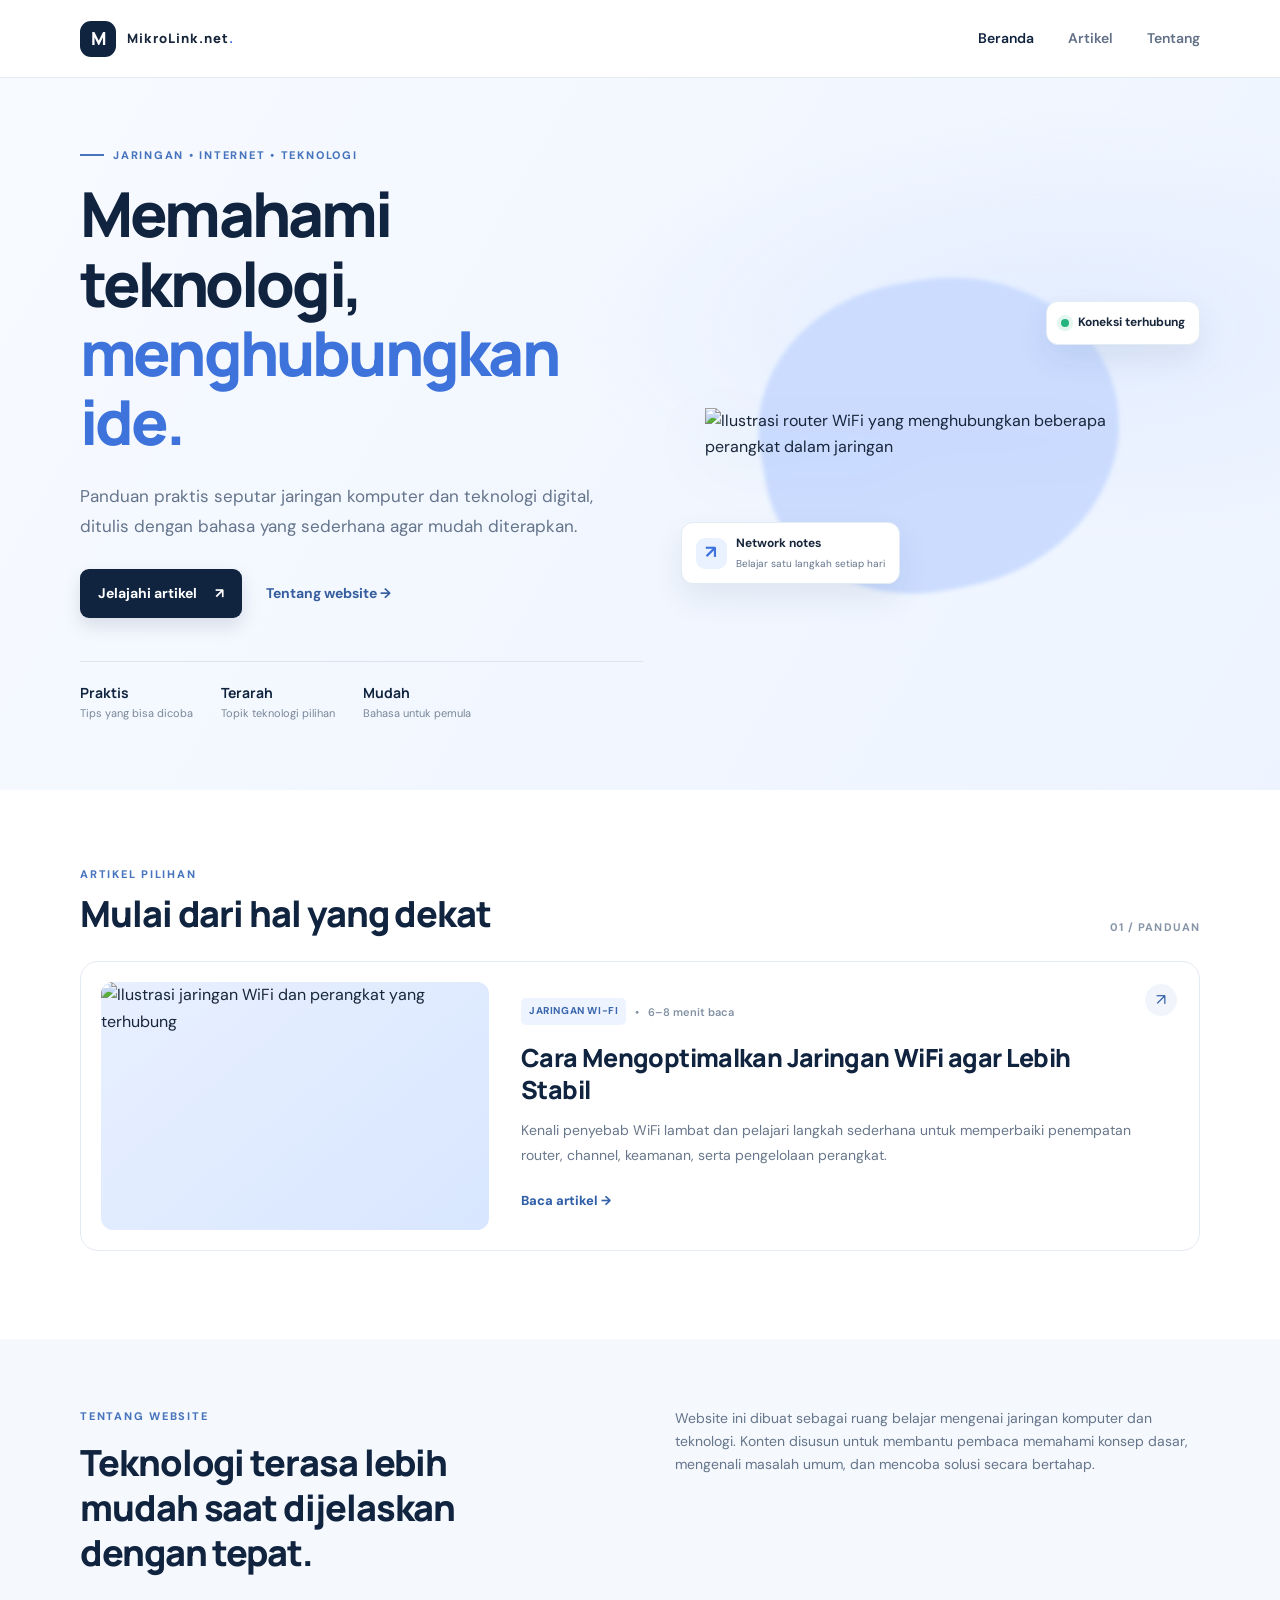
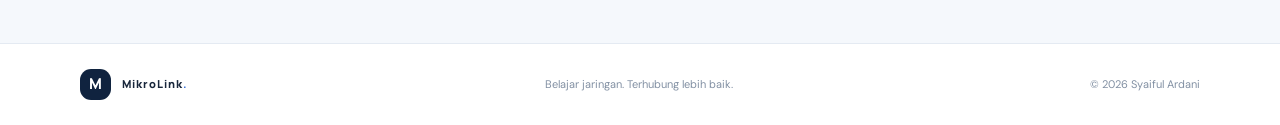
==== index.html @ da3e5ab7 "Add files via upload" ====
<!doctype html>
<html lang="id">
<head>
  <meta charset="utf-8">
  <meta name="viewport" content="width=device-width, initial-scale=1">
  <title>MikroLink.net | Jaringan Komputer & Teknologi</title>
  <meta name="description" content="Temukan panduan jaringan komputer, WiFi, internet, dan teknologi yang praktis, mudah dipahami, serta relevan untuk pemula.">
  <meta name="keywords" content="jaringan komputer, teknologi, WiFi, internet, tips jaringan">
  <meta name="author" content="Syaiful Ardani">
  <meta name="theme-color" content="#10233f">
  <link rel="stylesheet" href="styles.css">
</head>
<body>
  <header class="site-header">
    <div class="container nav-wrap">
      <a class="brand" href="index.html" aria-label="Beranda">
        <span class="brand-mark">M</span>
        <span class="brand-name">MikroLink.net<span class="brand-dot">.</span></span>
      </a>
      <nav aria-label="Navigasi utama">
        <a class="active" href="index.html">Beranda</a>
        <a href="#artikel">Artikel</a>
        <a href="#tentang">Tentang</a>
      </nav>
    </div>
  </header>

  <main>
    <section class="hero">
      <div class="container hero-grid">
        <div class="hero-copy">
          <p class="eyebrow"><span class="eyebrow-line"></span> JARINGAN • INTERNET • TEKNOLOGI</p>
          <h1>Memahami teknologi, <span>menghubungkan ide.</span></h1>
          <p class="hero-text">Panduan praktis seputar jaringan komputer dan teknologi digital, ditulis dengan bahasa yang sederhana agar mudah diterapkan.</p>
          <div class="hero-actions">
            <a class="button button-primary" href="#artikel">Jelajahi artikel <span aria-hidden="true">↗</span></a>
            <a class="text-link" href="#tentang">Tentang website <span aria-hidden="true">→</span></a>
          </div>
          <div class="hero-stats">
            <div><strong>Praktis</strong><span>Tips yang bisa dicoba</span></div>
            <div><strong>Terarah</strong><span>Topik teknologi pilihan</span></div>
            <div><strong>Mudah</strong><span>Bahasa untuk pemula</span></div>
          </div>
        </div>
        <div class="hero-art">
          <div class="art-glow"></div>
          <img src="assets/wifi-network.svg" alt="Ilustrasi router WiFi yang menghubungkan beberapa perangkat dalam jaringan">
          <div class="floating-card card-top"><span class="status-dot"></span> Koneksi terhubung</div>
          <div class="floating-card card-bottom"><span class="mini-icon">↗</span><span><strong>Network notes</strong><small>Belajar satu langkah setiap hari</small></span></div>
        </div>
      </div>
    </section>

    <section class="container featured-section" id="artikel">
      <div class="section-heading">
        <div><p class="eyebrow">ARTIKEL PILIHAN</p><h2>Mulai dari hal yang dekat</h2></div>
        <span class="section-count">01 / PANDUAN</span>
      </div>
      <a class="article-card" href="artikel-wifi.html">
        <div class="article-image"><img src="assets/wifi-network.svg" alt="Ilustrasi jaringan WiFi dan perangkat yang terhubung"></div>
        <div class="article-content">
          <div class="article-meta"><span class="tag">JARINGAN WI-FI</span><span>•</span><span>6–8 menit baca</span></div>
          <h3>Cara Mengoptimalkan Jaringan WiFi agar Lebih Stabil</h3>
          <p>Kenali penyebab WiFi lambat dan pelajari langkah sederhana untuk memperbaiki penempatan router, channel, keamanan, serta pengelolaan perangkat.</p>
          <span class="read-link">Baca artikel <span aria-hidden="true">→</span></span>
        </div>
        <span class="article-arrow" aria-hidden="true">↗</span>
      </a>
    </section>

    <section class="about-band" id="tentang">
      <div class="container about-grid">
        <div><p class="eyebrow">TENTANG WEBSITE</p><h2>Teknologi terasa lebih mudah saat dijelaskan dengan tepat.</h2></div>
        <div><p>Website ini dibuat sebagai ruang belajar mengenai jaringan komputer dan teknologi. Konten disusun untuk membantu pembaca memahami konsep dasar, mengenali masalah umum, dan mencoba solusi secara bertahap.</p></div>
      </div>
    </section>
  </main>

  <footer class="site-footer">
    <div class="container footer-wrap"><a class="brand footer-brand" href="index.html"><span class="brand-mark">M</span><span class="brand-name">MikroLink<span class="brand-dot">.</span></span></a><p>Belajar jaringan. Terhubung lebih baik.</p><span>© 2026 Syaiful Ardani</span></div>
  </footer>
</body>
</html>
---- styles.css ----
@import url('https://fonts.googleapis.com/css2?family=DM+Sans:wght@400;500;600;700&family=Manrope:wght@400;500;600;700;800&display=swap');
:root{--navy:#10233f;--navy2:#1a365d;--blue:#3d73db;--ink:#18263b;--muted:#64748b;--pale:#f3f7fc;--line:#e4eaf2;--white:#fff;--mint:#a9e8d4}
*{box-sizing:border-box}html{scroll-behavior:smooth}body{margin:0;color:var(--ink);font-family:'DM Sans',Arial,sans-serif;line-height:1.65;background:#fff}a{color:inherit;text-decoration:none}.container{width:min(1120px,calc(100% - 44px));margin-inline:auto}.site-header{height:78px;border-bottom:1px solid var(--line);background:rgba(255,255,255,.96);display:flex;align-items:center;position:relative;z-index:2}.nav-wrap,.footer-wrap{display:flex;align-items:center;justify-content:space-between;gap:24px}.brand{display:inline-flex;align-items:center;gap:11px}.brand-mark{display:grid;place-items:center;width:36px;height:36px;border-radius:11px;background:var(--navy);color:white;font-family:Manrope,sans-serif;font-weight:800;font-size:18px}.brand-name{font-family:Manrope,sans-serif;font-weight:800;font-size:13px;letter-spacing:.09em}.brand-dot{color:var(--blue)}nav{display:flex;gap:34px;color:#617087;font-size:14px;font-weight:600}nav a:hover,nav a.active{color:var(--navy)}.hero{background:radial-gradient(ellipse at 83% 35%,#e3edff 0,transparent 33%),linear-gradient(120deg,#f7faff,#edf4ff);overflow:hidden}.hero-grid{min-height:550px;display:grid;grid-template-columns:1.04fr .96fr;align-items:center;gap:38px;padding-block:68px}.eyebrow{margin:0 0 15px;color:#4774bc;font-size:11px;font-weight:800;letter-spacing:.16em;display:flex;align-items:center;gap:9px}.eyebrow-line{width:24px;height:2px;background:#4774bc;display:inline-block}.hero h1{font:800 clamp(39px,5vw,62px)/1.12 Manrope,sans-serif;letter-spacing:-.045em;color:var(--navy);margin:0;max-width:600px}.hero h1 span{color:var(--blue)}.hero-text{font-size:17px;line-height:1.8;color:#64748b;max-width:520px;margin:24px 0 27px}.hero-actions{display:flex;align-items:center;gap:24px;flex-wrap:wrap}.button{display:inline-flex;align-items:center;gap:18px;padding:13px 18px;border-radius:9px;font-size:14px;font-weight:700}.button-primary{background:var(--navy);color:white;box-shadow:0 8px 18px #10233f20}.button-primary:hover{background:#1c3a64}.text-link{font-size:14px;font-weight:700;color:#365e9f}.hero-stats{display:flex;gap:28px;margin-top:43px;padding-top:21px;border-top:1px solid #dbe4f0}.hero-stats div{display:flex;flex-direction:column;gap:2px}.hero-stats strong{font:700 14px Manrope,sans-serif;color:var(--navy)}.hero-stats span{font-size:11px;color:#7a8799}.hero-art{min-height:350px;position:relative;display:grid;place-items:center}.hero-art img{position:relative;width:min(100%,470px);z-index:1;filter:drop-shadow(0 20px 28px #243c6420)}.art-glow{position:absolute;width:360px;height:310px;background:#cbdcff;border-radius:48% 52% 54% 46%;filter:blur(2px);transform:rotate(-10deg)}.floating-card{position:absolute;z-index:2;background:white;border:1px solid #e4ebf5;box-shadow:0 14px 32px #253d6017;border-radius:12px;padding:11px 14px;font-size:12px;font-weight:700;display:flex;align-items:center;gap:9px}.card-top{top:42px;right:0}.status-dot{width:8px;height:8px;border-radius:50%;background:#24b47e;box-shadow:0 0 0 4px #24b47e20}.card-bottom{left:0;bottom:25px}.card-bottom span strong,.card-bottom span small{display:block}.card-bottom small{font-size:10px;font-weight:400;color:var(--muted);margin-top:2px}.mini-icon{display:grid;place-items:center;width:31px;height:31px;border-radius:9px;background:#eaf1ff;color:var(--blue);font-size:18px}.featured-section{padding-block:75px 88px}.section-heading{display:flex;align-items:end;justify-content:space-between;margin-bottom:25px}.section-heading h2,.about-grid h2{font:800 clamp(27px,3vw,36px)/1.25 Manrope,sans-serif;letter-spacing:-.03em;margin:0;color:var(--navy)}.section-heading .eyebrow{margin-bottom:8px}.section-count{font-size:11px;font-weight:700;letter-spacing:.1em;color:#8794a8}.article-card{position:relative;display:grid;grid-template-columns:36% 1fr;gap:32px;padding:20px;border:1px solid var(--line);border-radius:18px;transition:transform .2s,box-shadow .2s;background:white}.article-card:hover{transform:translateY(-3px);box-shadow:0 18px 40px #132e5010}.article-image{min-height:245px;background:linear-gradient(140deg,#e8f0ff,#d8e6ff);border-radius:12px;display:grid;place-items:center;overflow:hidden}.article-image img{width:100%;height:100%;object-fit:contain}.article-content{align-self:center;padding:16px 42px 16px 0}.article-meta{display:flex;align-items:center;gap:9px;font-size:11px;color:#8290a3;font-weight:600}.tag{color:#3b68ad;background:#edf3ff;border-radius:5px;padding:5px 8px;font-size:10px;letter-spacing:.06em;font-weight:800}.article-content h3{font:800 25px/1.3 Manrope,sans-serif;letter-spacing:-.025em;color:var(--navy);margin:17px 0 11px}.article-content p{font-size:14px;color:#68778b;line-height:1.8;margin:0 0 19px}.read-link{font-size:13px;color:#315fa8;font-weight:800}.article-arrow{position:absolute;right:22px;top:22px;width:32px;height:32px;display:grid;place-items:center;border-radius:50%;background:#f1f5fb;color:#315fa8}.about-band{background:#f5f8fc;padding:68px 0}.about-grid{display:grid;grid-template-columns:1fr 1fr;gap:70px;align-items:start}.about-grid h2{max-width:460px}.about-grid>div:nth-child(2) p{margin:0 0 14px;color:#65758b;font-size:14px}.about-grid .about-note{font-size:12px;color:#8491a3}.site-footer{border-top:1px solid var(--line);padding:25px 0}.footer-wrap p,.footer-wrap>span{font-size:11px;color:#8290a3;margin:0}.footer-brand .brand-mark{width:31px;height:31px;font-size:15px}.footer-brand .brand-name{font-size:11px}
.article-page{padding:40px 0 85px}.article-layout{display:grid;grid-template-columns:minmax(0,760px) 270px;gap:55px;align-items:start}.back-link{display:inline-block;color:#5274a5;font-size:13px;font-weight:700;margin-bottom:25px}.article-body>.article-meta{margin-bottom:15px}.article-body h1{font:800 clamp(34px,4.3vw,49px)/1.18 Manrope,sans-serif;letter-spacing:-.04em;color:var(--navy);margin:0 0 20px}.article-lead{font-size:18px;line-height:1.85;color:#5e6f84;margin:0 0 26px}.article-hero-image{margin:0 0 32px;background:#edf3ff;border-radius:16px;overflow:hidden;padding:12px}.article-hero-image img{display:block;width:100%;max-height:330px;object-fit:contain}.article-hero-image figcaption{font-size:11px;color:#77869a;text-align:center;padding:8px 5px 3px}.article-body h2{font:800 24px/1.35 Manrope,sans-serif;color:var(--navy);letter-spacing:-.025em;margin:35px 0 12px}.article-body p{font-size:15px;color:#53647a;line-height:1.95;margin:0 0 17px}.article-body a:not(.back-link){color:#2f65b4;text-decoration:underline;text-underline-offset:3px}.source-box{background:#f5f8fc;border:1px solid var(--line);padding:20px 23px;border-radius:13px;margin-top:36px}.source-box h2{font-size:19px;margin:0 0 12px}.source-box ul{padding-left:20px;color:#53647a;font-size:13px;line-height:1.9}.source-box .source-note{font-size:12px;margin:10px 0 0;color:#7b899a}.article-sidebar{position:sticky;top:20px;display:grid;gap:18px;margin-top:60px}.sidebar-card{border:1px solid var(--line);border-radius:14px;padding:22px}.sidebar-card .eyebrow{font-size:10px;margin-bottom:8px}.sidebar-card h2{font:800 20px Manrope,sans-serif;color:var(--navy);margin:0 0 15px}.sidebar-card ol{margin:0;padding-left:20px;color:#62738a;font-size:13px;line-height:2.2}.sidebar-dark{background:var(--navy);border-color:var(--navy);color:#fff}.sidebar-dark h2{color:#fff}.sidebar-dark p{font-size:13px;color:#c3d0e2;line-height:1.8}.sidebar-dark a{display:inline-block;margin-top:5px;color:#b9d2ff;font-size:13px;font-weight:700}.sidebar-icon{font-size:28px;color:#a9c6ff}
@media(max-width:800px){.hero-grid{grid-template-columns:1fr;padding-block:54px 35px;gap:12px}.hero-art{min-height:290px}.hero-art img{max-width:390px}.card-top{right:5%}.card-bottom{left:4%;bottom:15px}.hero-stats{gap:18px}.article-card{grid-template-columns:1fr;gap:14px}.article-image{min-height:220px}.article-content{padding:12px 8px 8px}.article-content h3{font-size:22px}.article-arrow{top:30px;right:30px}.about-grid{grid-template-columns:1fr;gap:22px}.article-layout{grid-template-columns:1fr;gap:20px}.article-sidebar{position:static;grid-template-columns:1fr 1fr;margin-top:0}.article-page{padding-top:25px}}
@media(max-width:520px){.container{width:min(100% - 30px,1120px)}.site-header{height:auto;padding:15px 0}.nav-wrap{align-items:flex-start;flex-direction:column;gap:13px}nav{gap:23px}.hero h1{font-size:39px}.hero-text{font-size:15px}.hero-stats{gap:12px}.hero-stats span{font-size:10px}.hero-art{min-height:245px}.art-glow{width:250px;height:220px}.card-top{top:10px}.card-bottom{bottom:0}.featured-section{padding-block:52px}.section-heading{align-items:start;gap:10px;flex-direction:column}.article-image{min-height:180px}.about-band{padding:50px 0}.footer-wrap{align-items:flex-start;flex-direction:column;gap:10px}.article-body h1{font-size:34px}.article-lead{font-size:16px}.article-sidebar{grid-template-columns:1fr}.article-body p{font-size:14px}}
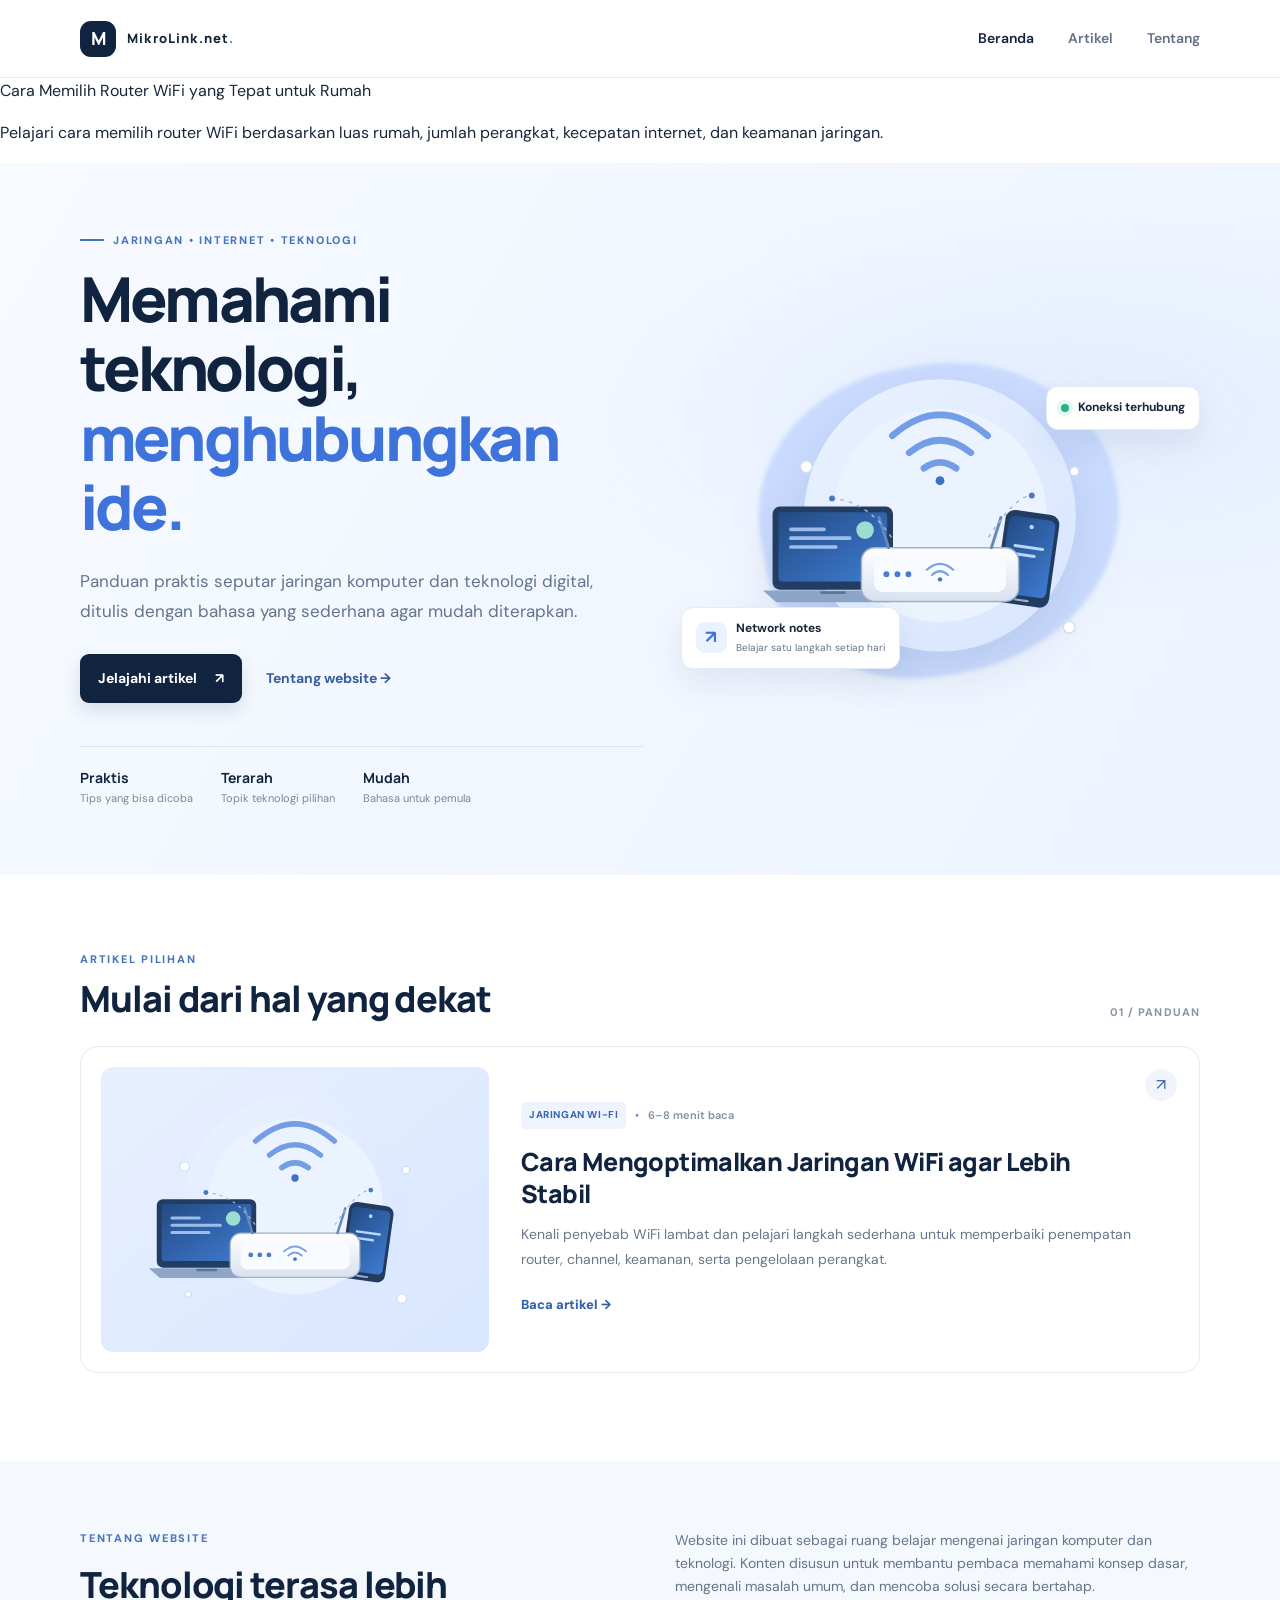
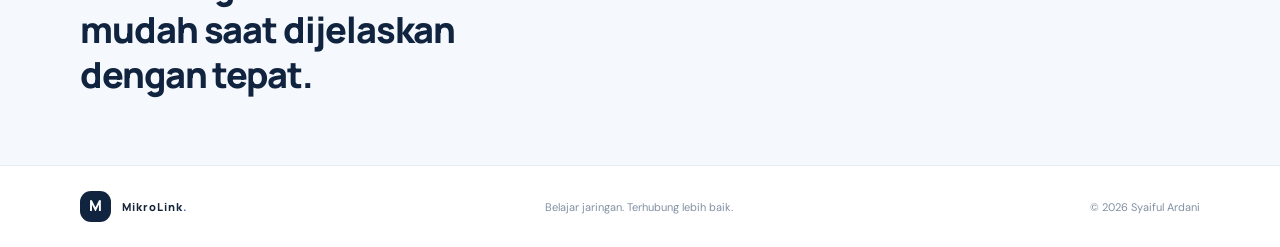
==== commit 9cc87c86: "Add WiFi router selection guide link and description Added a link and description for WiFi router se" ====
--- a/index.html
+++ b/index.html
@@ -24,6 +24,14 @@
       </nav>
     </div>
   </header>
+
+  <a href="cara-memilih-router-wifi.html">
+  Cara Memilih Router WiFi yang Tepat untuk Rumah
+</a>
+<p>
+  Pelajari cara memilih router WiFi berdasarkan luas rumah,
+  jumlah perangkat, kecepatan internet, dan keamanan jaringan.
+</p>
 
   <main>
     <section class="hero">
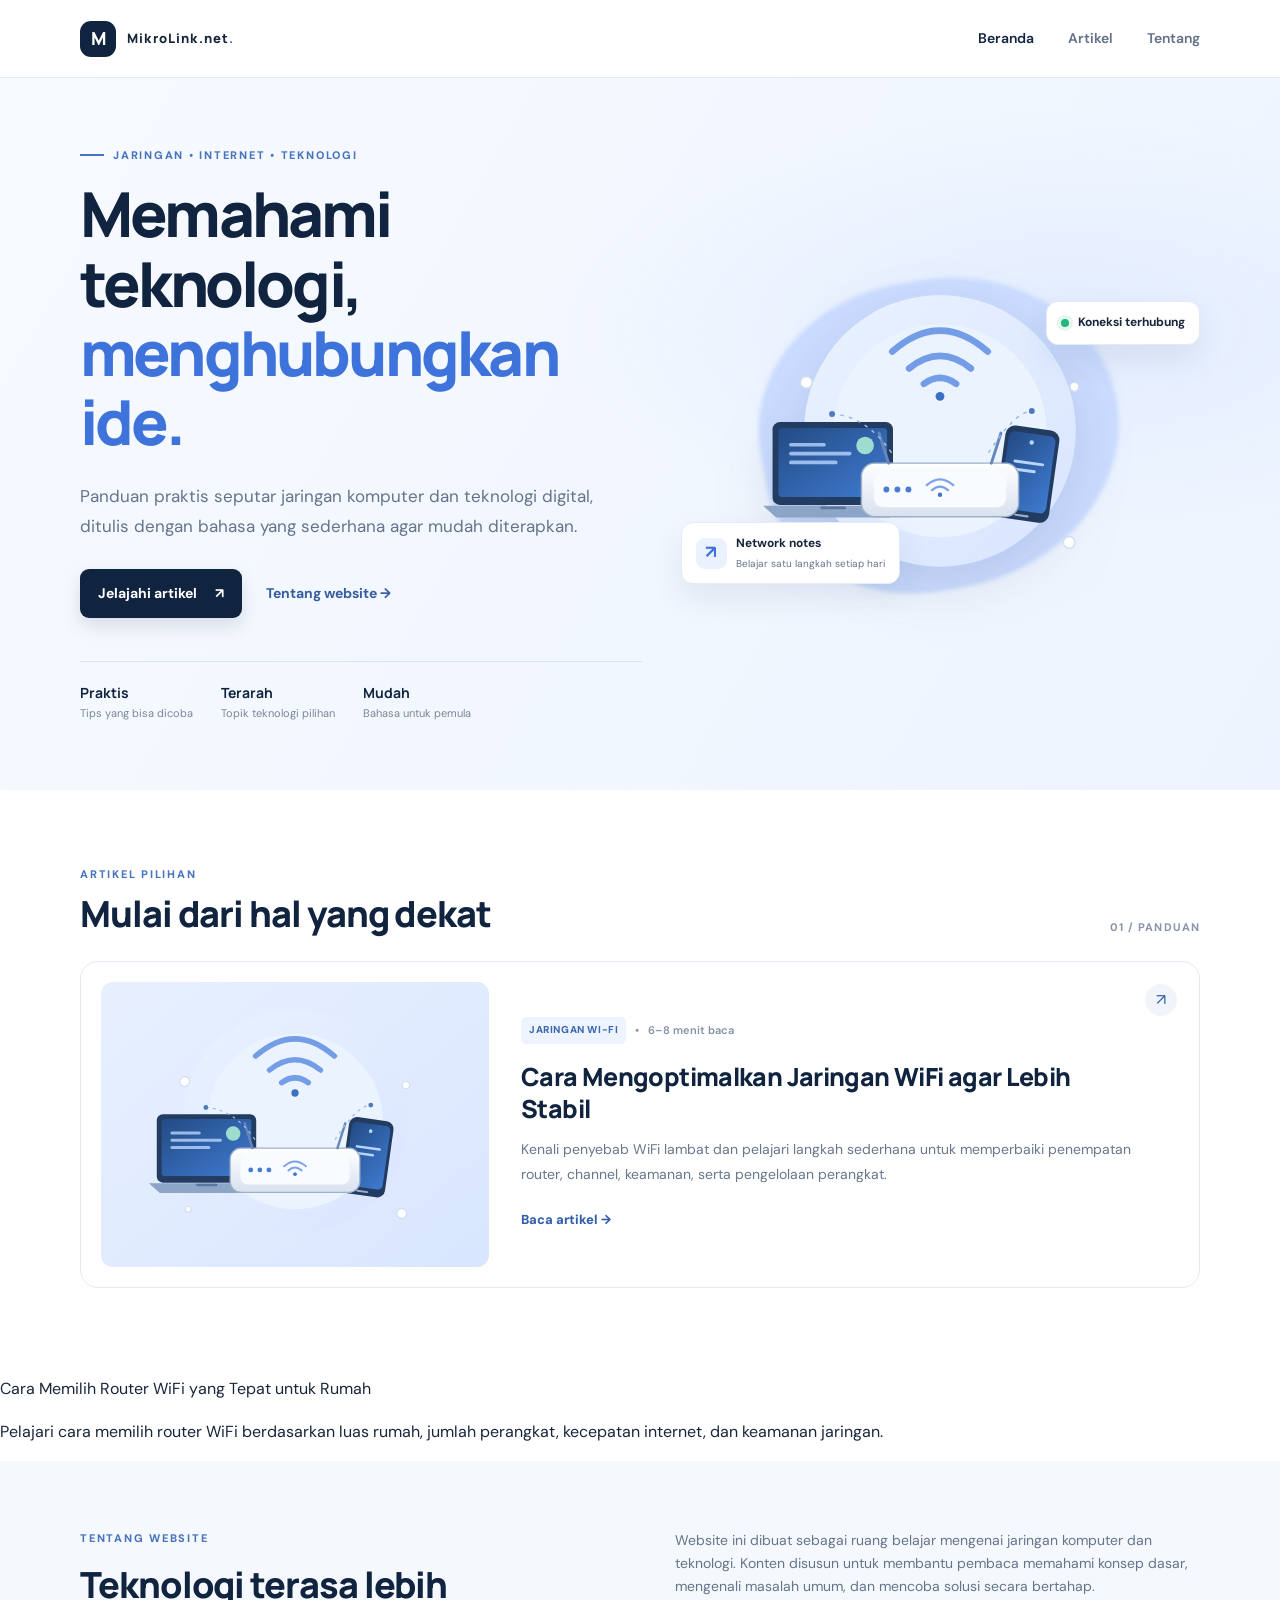
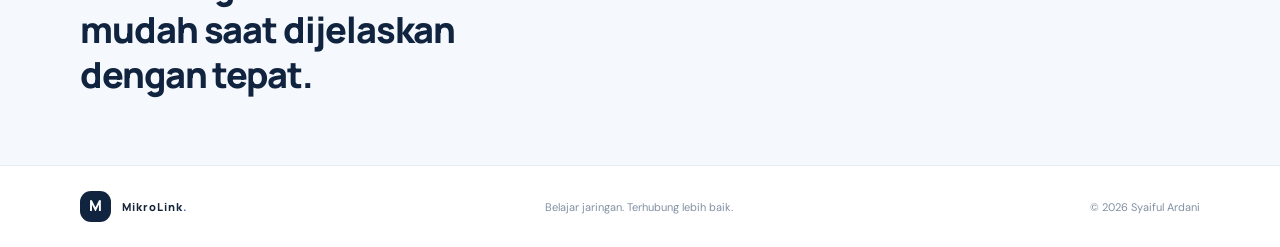
==== commit 00b7b4df: "Reintroduce router WiFi selection guide section" ====
--- a/index.html
+++ b/index.html
@@ -24,14 +24,6 @@
       </nav>
     </div>
   </header>
-
-  <a href="cara-memilih-router-wifi.html">
-  Cara Memilih Router WiFi yang Tepat untuk Rumah
-</a>
-<p>
-  Pelajari cara memilih router WiFi berdasarkan luas rumah,
-  jumlah perangkat, kecepatan internet, dan keamanan jaringan.
-</p>
 
   <main>
     <section class="hero">
@@ -76,6 +68,14 @@
       </a>
     </section>
 
+    <a href="cara-memilih-router-wifi.html">
+  Cara Memilih Router WiFi yang Tepat untuk Rumah
+</a>
+<p>
+  Pelajari cara memilih router WiFi berdasarkan luas rumah,
+  jumlah perangkat, kecepatan internet, dan keamanan jaringan.
+</p>
+
     <section class="about-band" id="tentang">
       <div class="container about-grid">
         <div><p class="eyebrow">TENTANG WEBSITE</p><h2>Teknologi terasa lebih mudah saat dijelaskan dengan tepat.</h2></div>
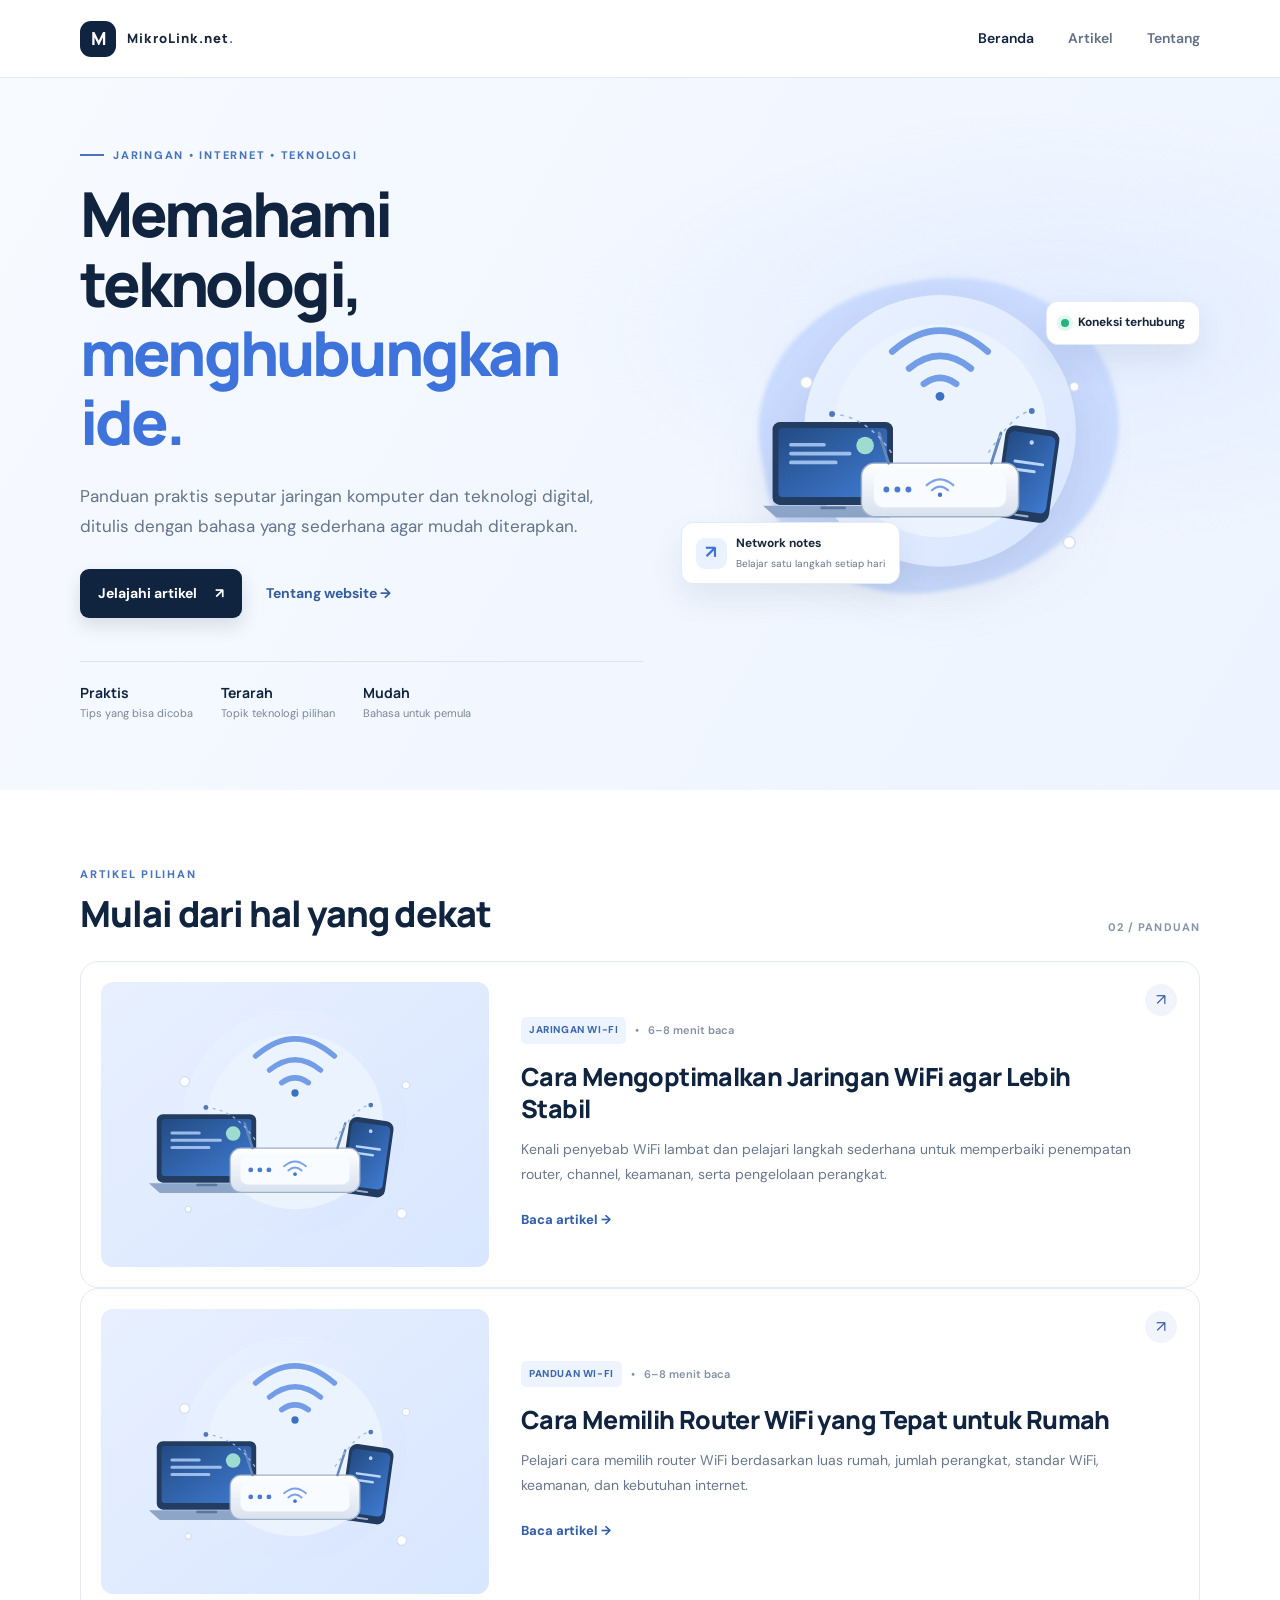
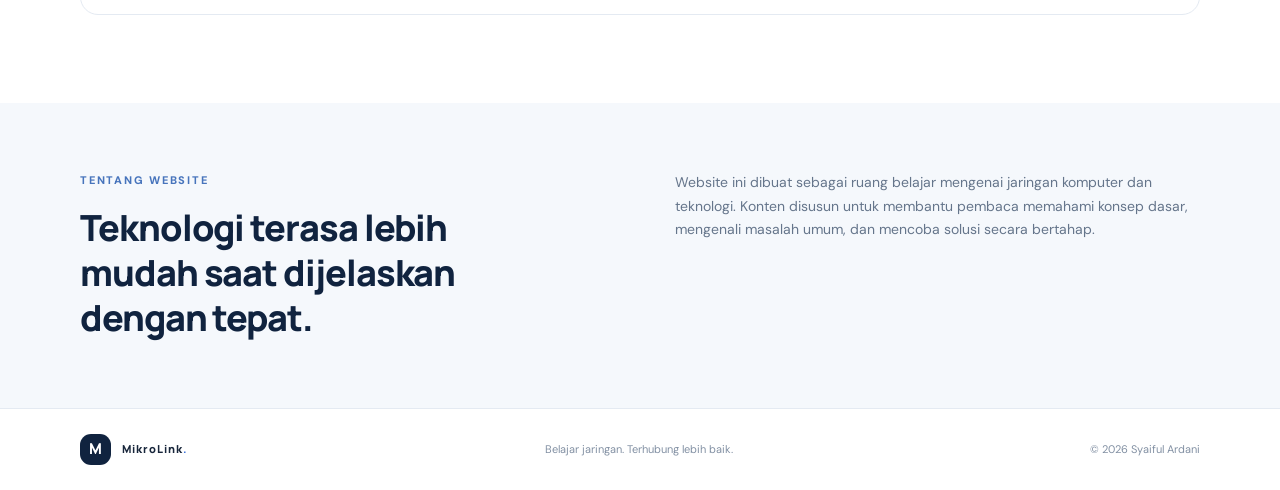
==== commit b260f10a: "Update index.html" ====
--- a/index.html
+++ b/index.html
@@ -51,30 +51,75 @@
       </div>
     </section>
 
-    <section class="container featured-section" id="artikel">
-      <div class="section-heading">
-        <div><p class="eyebrow">ARTIKEL PILIHAN</p><h2>Mulai dari hal yang dekat</h2></div>
-        <span class="section-count">01 / PANDUAN</span>
+
+<section class="container featured-section" id="artikel">
+  <div class="section-heading">
+    <div>
+      <p class="eyebrow">ARTIKEL PILIHAN</p>
+      <h2>Mulai dari hal yang dekat</h2>
+    </div>
+    <span class="section-count">02 / PANDUAN</span>
+  </div>
+
+  <!-- Artikel pertama -->
+  <a class="article-card" href="artikel-wifi.html">
+    <div class="article-image">
+      <img src="assets/wifi-network.svg"
+           alt="Ilustrasi jaringan WiFi dan perangkat yang terhubung">
+    </div>
+
+    <div class="article-content">
+      <div class="article-meta">
+        <span class="tag">JARINGAN WI-FI</span>
+        <span>•</span>
+        <span>6–8 menit baca</span>
       </div>
-      <a class="article-card" href="artikel-wifi.html">
-        <div class="article-image"><img src="assets/wifi-network.svg" alt="Ilustrasi jaringan WiFi dan perangkat yang terhubung"></div>
-        <div class="article-content">
-          <div class="article-meta"><span class="tag">JARINGAN WI-FI</span><span>•</span><span>6–8 menit baca</span></div>
-          <h3>Cara Mengoptimalkan Jaringan WiFi agar Lebih Stabil</h3>
-          <p>Kenali penyebab WiFi lambat dan pelajari langkah sederhana untuk memperbaiki penempatan router, channel, keamanan, serta pengelolaan perangkat.</p>
-          <span class="read-link">Baca artikel <span aria-hidden="true">→</span></span>
-        </div>
-        <span class="article-arrow" aria-hidden="true">↗</span>
-      </a>
-    </section>
 
-    <a href="cara-memilih-router-wifi.html">
-  Cara Memilih Router WiFi yang Tepat untuk Rumah
-</a>
-<p>
-  Pelajari cara memilih router WiFi berdasarkan luas rumah,
-  jumlah perangkat, kecepatan internet, dan keamanan jaringan.
-</p>
+      <h3>Cara Mengoptimalkan Jaringan WiFi agar Lebih Stabil</h3>
+
+      <p>
+        Kenali penyebab WiFi lambat dan pelajari langkah sederhana untuk
+        memperbaiki penempatan router, channel, keamanan, serta pengelolaan perangkat.
+      </p>
+
+      <span class="read-link">
+        Baca artikel <span aria-hidden="true">→</span>
+      </span>
+    </div>
+
+    <span class="article-arrow" aria-hidden="true">↗</span>
+  </a>
+
+  <!-- Artikel kedua -->
+  <a class="article-card" href="cara-memilih-router-wifi.html">
+    <div class="article-image">
+      <img src="assets/wifi-network.svg"
+           alt="Ilustrasi router WiFi untuk jaringan rumah">
+    </div>
+
+    <div class="article-content">
+      <div class="article-meta">
+        <span class="tag">PANDUAN WI-FI</span>
+        <span>•</span>
+        <span>6–8 menit baca</span>
+      </div>
+
+      <h3>Cara Memilih Router WiFi yang Tepat untuk Rumah</h3>
+
+      <p>
+        Pelajari cara memilih router WiFi berdasarkan luas rumah,
+        jumlah perangkat, standar WiFi, keamanan, dan kebutuhan internet.
+      </p>
+
+      <span class="read-link">
+        Baca artikel <span aria-hidden="true">→</span>
+      </span>
+    </div>
+
+    <span class="article-arrow" aria-hidden="true">↗</span>
+  </a>
+</section>
+
 
     <section class="about-band" id="tentang">
       <div class="container about-grid">
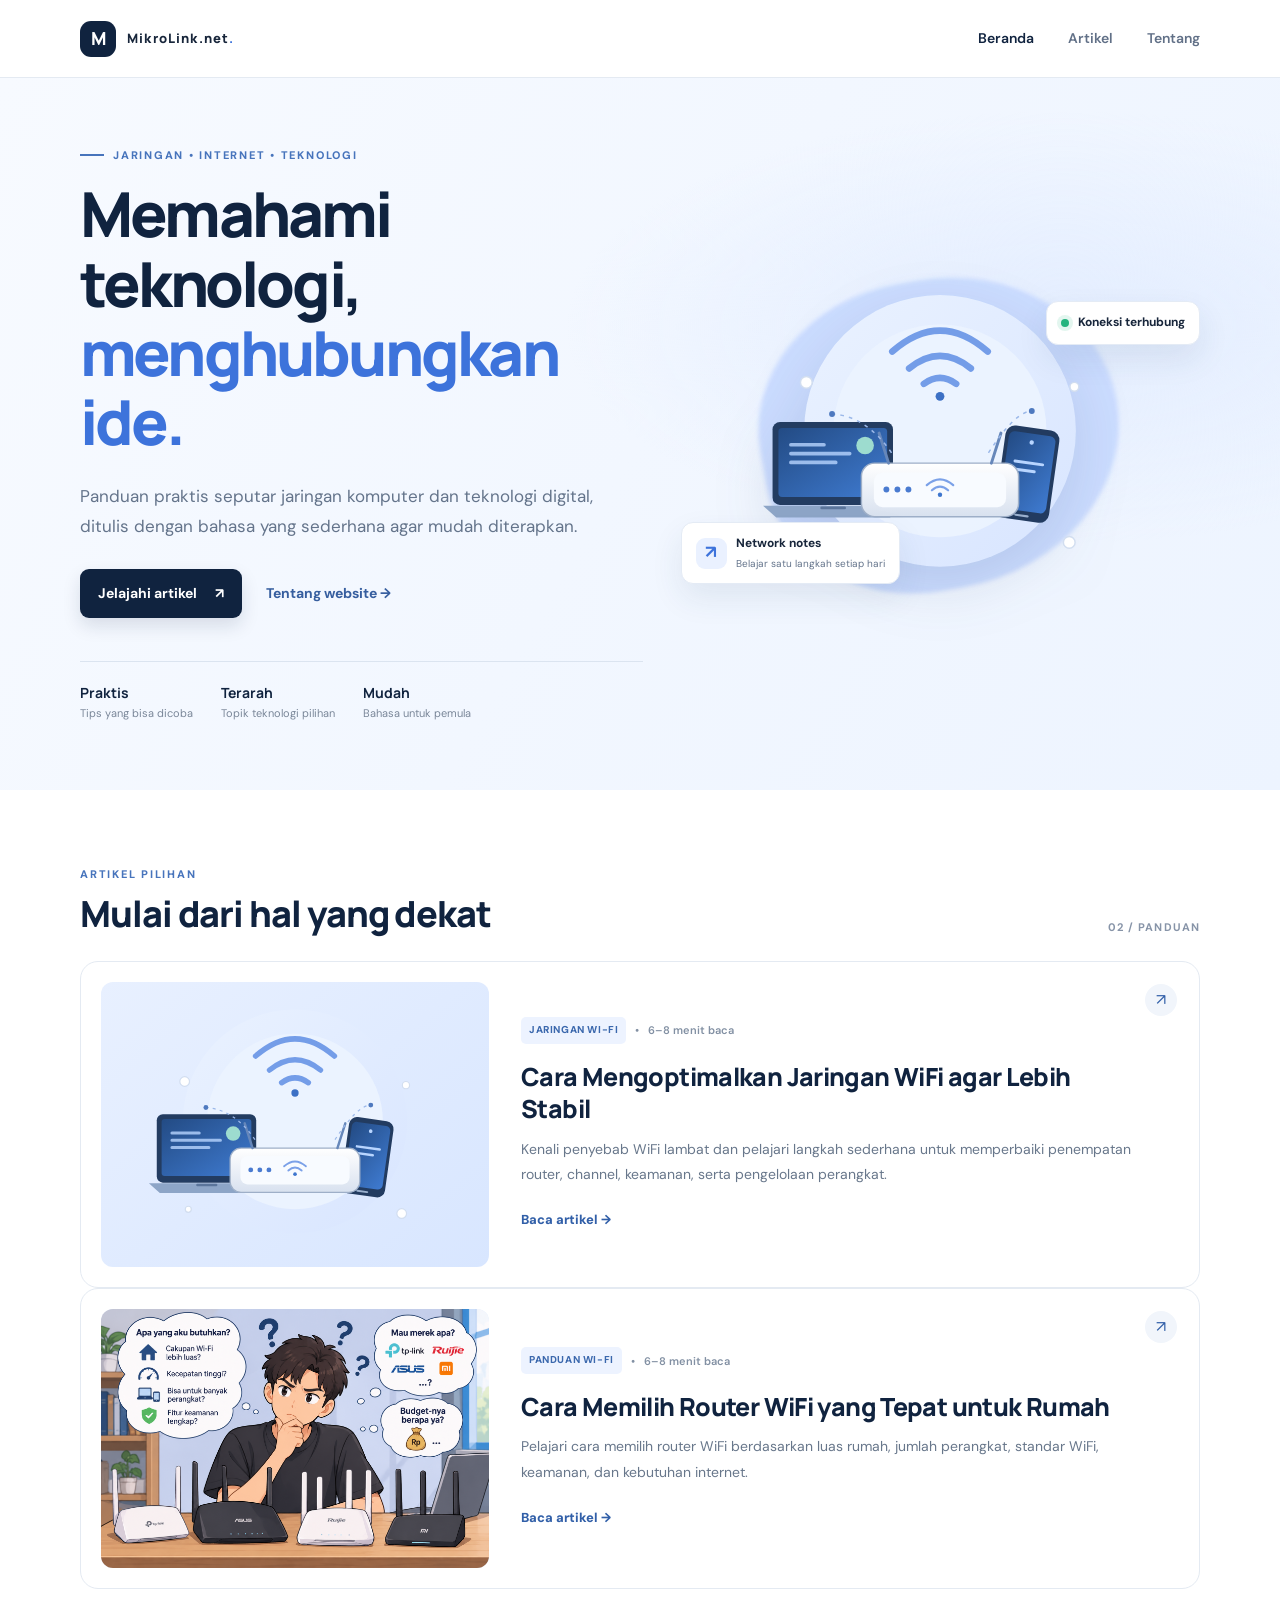
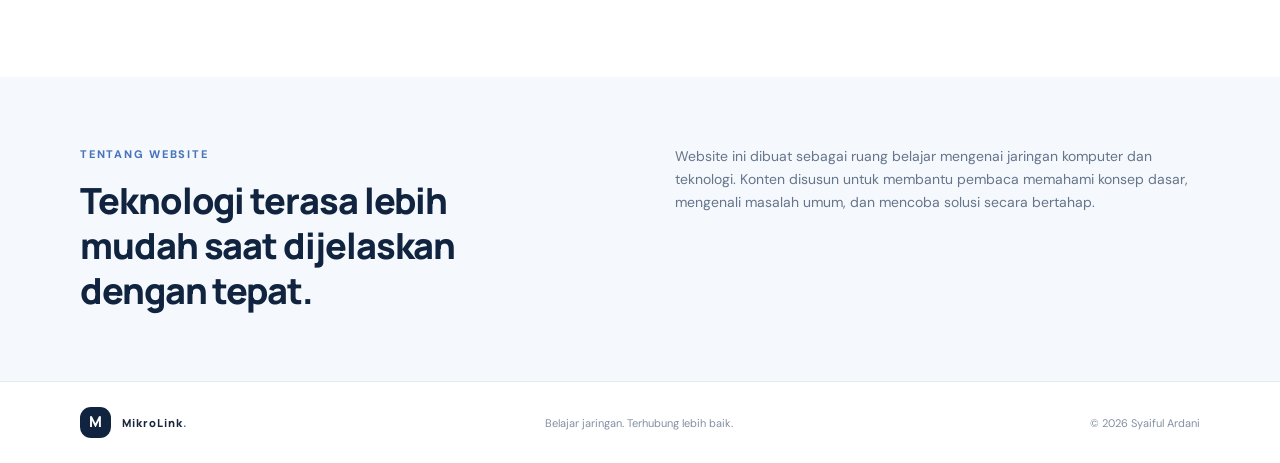
==== commit bce74376: "Update index.html" ====
--- a/index.html
+++ b/index.html
@@ -93,7 +93,7 @@
   <!-- Artikel kedua -->
   <a class="article-card" href="cara-memilih-router-wifi.html">
     <div class="article-image">
-      <img src="assets/wifi-network.svg"
+      <img src="assets/bingung.png"
            alt="Ilustrasi router WiFi untuk jaringan rumah">
     </div>
 
